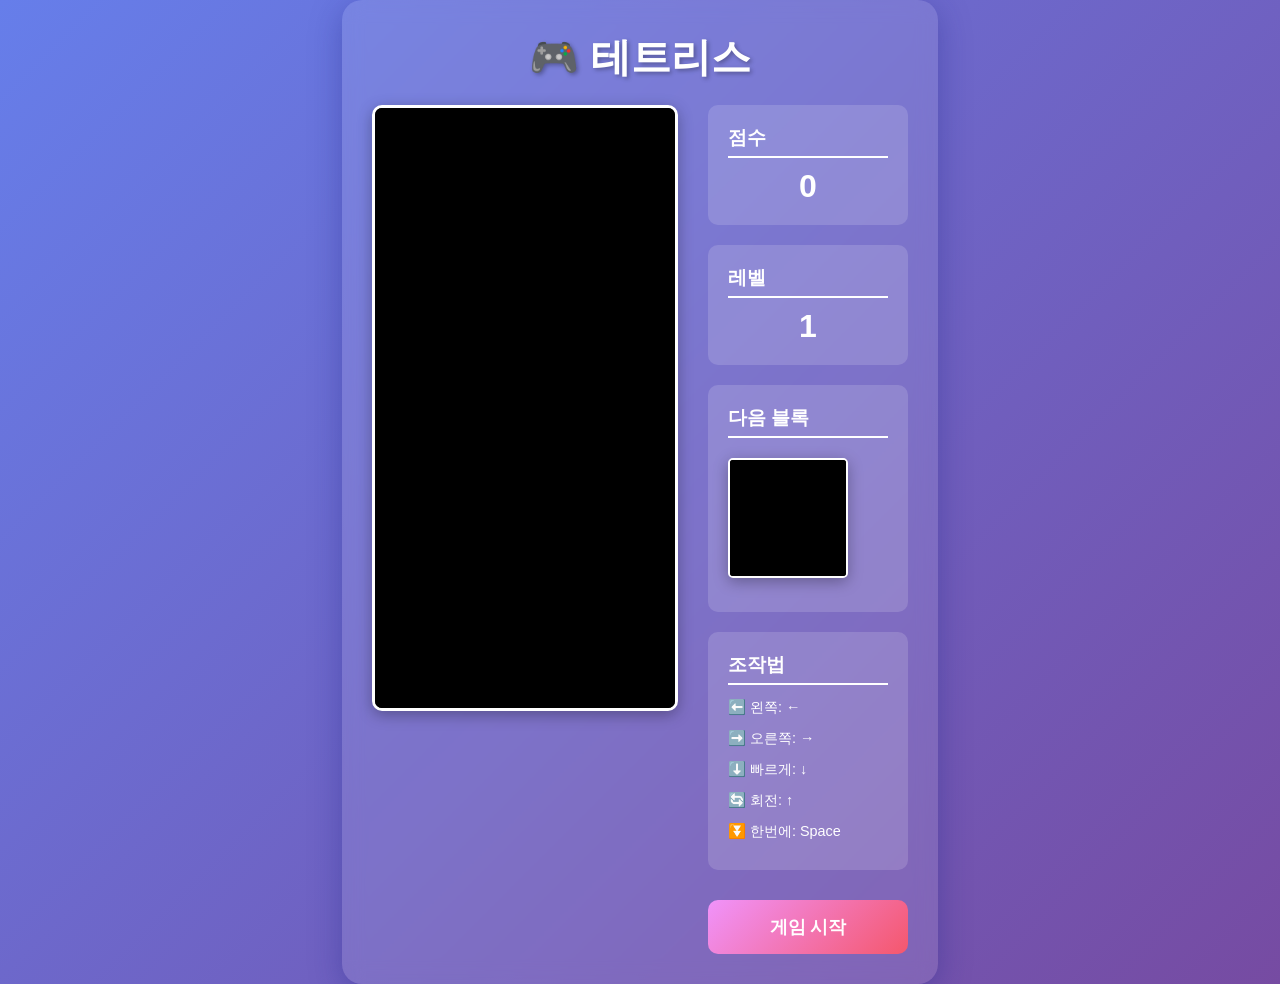
==== tetris.html @ 73ce6b5d "Add fully functional Tetris game with modern UI Implemented a complete Tetris game with the followin" ====
<!DOCTYPE html>
<html lang="ko">
<head>
    <meta charset="UTF-8">
    <meta name="viewport" content="width=device-width, initial-scale=1.0">
    <title>테트리스 게임</title>
    <style>
        * {
            margin: 0;
            padding: 0;
            box-sizing: border-box;
        }

        body {
            font-family: 'Arial', sans-serif;
            background: linear-gradient(135deg, #667eea 0%, #764ba2 100%);
            display: flex;
            justify-content: center;
            align-items: center;
            min-height: 100vh;
            color: white;
        }

        .game-container {
            background: rgba(255, 255, 255, 0.1);
            backdrop-filter: blur(10px);
            border-radius: 20px;
            padding: 30px;
            box-shadow: 0 8px 32px 0 rgba(31, 38, 135, 0.37);
        }

        h1 {
            text-align: center;
            margin-bottom: 20px;
            font-size: 2.5em;
            text-shadow: 2px 2px 4px rgba(0, 0, 0, 0.3);
        }

        .game-wrapper {
            display: flex;
            gap: 30px;
            align-items: flex-start;
        }

        canvas {
            border: 3px solid white;
            border-radius: 10px;
            box-shadow: 0 4px 15px rgba(0, 0, 0, 0.3);
            background: #000;
        }

        .side-panel {
            display: flex;
            flex-direction: column;
            gap: 20px;
        }

        .info-box {
            background: rgba(255, 255, 255, 0.15);
            border-radius: 10px;
            padding: 20px;
            min-width: 200px;
        }

        .info-box h2 {
            font-size: 1.2em;
            margin-bottom: 10px;
            border-bottom: 2px solid white;
            padding-bottom: 5px;
        }

        .score-display {
            font-size: 2em;
            font-weight: bold;
            text-align: center;
            margin-top: 10px;
        }

        .next-piece {
            width: 120px;
            height: 120px;
            background: #000;
            border: 2px solid white;
            border-radius: 5px;
            margin: 10px auto;
        }

        .controls {
            font-size: 0.9em;
            line-height: 1.8;
        }

        .controls p {
            margin: 5px 0;
        }

        button {
            width: 100%;
            padding: 15px;
            font-size: 1.1em;
            font-weight: bold;
            border: none;
            border-radius: 10px;
            background: linear-gradient(135deg, #f093fb 0%, #f5576c 100%);
            color: white;
            cursor: pointer;
            transition: transform 0.2s, box-shadow 0.2s;
            margin-top: 10px;
        }

        button:hover {
            transform: translateY(-2px);
            box-shadow: 0 5px 15px rgba(0, 0, 0, 0.3);
        }

        button:active {
            transform: translateY(0);
        }

        .game-over {
            position: fixed;
            top: 50%;
            left: 50%;
            transform: translate(-50%, -50%);
            background: rgba(0, 0, 0, 0.9);
            padding: 40px;
            border-radius: 20px;
            text-align: center;
            display: none;
            z-index: 1000;
        }

        .game-over.show {
            display: block;
        }

        .game-over h2 {
            font-size: 3em;
            margin-bottom: 20px;
            color: #f5576c;
        }

        .game-over p {
            font-size: 1.5em;
            margin-bottom: 30px;
        }
    </style>
</head>
<body>
    <div class="game-container">
        <h1>🎮 테트리스</h1>
        <div class="game-wrapper">
            <canvas id="tetris" width="300" height="600"></canvas>
            <div class="side-panel">
                <div class="info-box">
                    <h2>점수</h2>
                    <div class="score-display" id="score">0</div>
                </div>
                <div class="info-box">
                    <h2>레벨</h2>
                    <div class="score-display" id="level">1</div>
                </div>
                <div class="info-box">
                    <h2>다음 블록</h2>
                    <canvas class="next-piece" id="nextPiece" width="120" height="120"></canvas>
                </div>
                <div class="info-box">
                    <h2>조작법</h2>
                    <div class="controls">
                        <p>⬅️ 왼쪽: ←</p>
                        <p>➡️ 오른쪽: →</p>
                        <p>⬇️ 빠르게: ↓</p>
                        <p>🔄 회전: ↑</p>
                        <p>⏬ 한번에: Space</p>
                    </div>
                </div>
                <button id="startBtn">게임 시작</button>
            </div>
        </div>
    </div>

    <div class="game-over" id="gameOver">
        <h2>게임 오버!</h2>
        <p>최종 점수: <span id="finalScore">0</span></p>
        <button onclick="location.reload()">다시 시작</button>
    </div>

    <script>
        const canvas = document.getElementById('tetris');
        const ctx = canvas.getContext('2d');
        const nextCanvas = document.getElementById('nextPiece');
        const nextCtx = nextCanvas.getContext('2d');
        const scoreElement = document.getElementById('score');
        const levelElement = document.getElementById('level');
        const gameOverElement = document.getElementById('gameOver');
        const finalScoreElement = document.getElementById('finalScore');
        const startBtn = document.getElementById('startBtn');

        const COLS = 10;
        const ROWS = 20;
        const BLOCK_SIZE = 30;

        // 테트로미노 모양 정의
        const SHAPES = {
            I: [[1, 1, 1, 1]],
            O: [[1, 1], [1, 1]],
            T: [[0, 1, 0], [1, 1, 1]],
            S: [[0, 1, 1], [1, 1, 0]],
            Z: [[1, 1, 0], [0, 1, 1]],
            J: [[1, 0, 0], [1, 1, 1]],
            L: [[0, 0, 1], [1, 1, 1]]
        };

        const COLORS = {
            I: '#00f0f0',
            O: '#f0f000',
            T: '#a000f0',
            S: '#00f000',
            Z: '#f00000',
            J: '#0000f0',
            L: '#f0a000'
        };

        let board = [];
        let currentPiece = null;
        let nextPiece = null;
        let score = 0;
        let level = 1;
        let gameInterval = null;
        let gameRunning = false;

        // 보드 초기화
        function initBoard() {
            board = Array.from({ length: ROWS }, () => Array(COLS).fill(0));
        }

        // 새로운 피스 생성
        function createPiece() {
            const shapes = Object.keys(SHAPES);
            const shape = shapes[Math.floor(Math.random() * shapes.length)];
            return {
                shape: shape,
                matrix: SHAPES[shape],
                x: Math.floor(COLS / 2) - Math.floor(SHAPES[shape][0].length / 2),
                y: 0,
                color: COLORS[shape]
            };
        }

        // 피스 그리기
        function drawPiece(piece, context, offsetX = 0, offsetY = 0, blockSize = BLOCK_SIZE) {
            context.fillStyle = piece.color;
            piece.matrix.forEach((row, y) => {
                row.forEach((value, x) => {
                    if (value) {
                        context.fillStyle = piece.color;
                        context.fillRect(
                            (piece.x + x) * blockSize + offsetX,
                            (piece.y + y) * blockSize + offsetY,
                            blockSize - 1,
                            blockSize - 1
                        );
                        // 3D 효과
                        context.strokeStyle = 'rgba(255, 255, 255, 0.3)';
                        context.strokeRect(
                            (piece.x + x) * blockSize + offsetX,
                            (piece.y + y) * blockSize + offsetY,
                            blockSize - 1,
                            blockSize - 1
                        );
                    }
                });
            });
        }

        // 보드 그리기
        function drawBoard() {
            ctx.fillStyle = '#000';
            ctx.fillRect(0, 0, canvas.width, canvas.height);

            board.forEach((row, y) => {
                row.forEach((value, x) => {
                    if (value) {
                        ctx.fillStyle = value;
                        ctx.fillRect(x * BLOCK_SIZE, y * BLOCK_SIZE, BLOCK_SIZE - 1, BLOCK_SIZE - 1);
                        ctx.strokeStyle = 'rgba(255, 255, 255, 0.3)';
                        ctx.strokeRect(x * BLOCK_SIZE, y * BLOCK_SIZE, BLOCK_SIZE - 1, BLOCK_SIZE - 1);
                    }
                });
            });
        }

        // 다음 피스 그리기
        function drawNextPiece() {
            nextCtx.fillStyle = '#000';
            nextCtx.fillRect(0, 0, nextCanvas.width, nextCanvas.height);

            if (nextPiece) {
                const tempPiece = { ...nextPiece, x: 0, y: 0 };
                const offsetX = (nextCanvas.width - nextPiece.matrix[0].length * 25) / 2;
                const offsetY = (nextCanvas.height - nextPiece.matrix.length * 25) / 2;

                nextCtx.fillStyle = nextPiece.color;
                nextPiece.matrix.forEach((row, y) => {
                    row.forEach((value, x) => {
                        if (value) {
                            nextCtx.fillStyle = nextPiece.color;
                            nextCtx.fillRect(x * 25 + offsetX, y * 25 + offsetY, 24, 24);
                            nextCtx.strokeStyle = 'rgba(255, 255, 255, 0.3)';
                            nextCtx.strokeRect(x * 25 + offsetX, y * 25 + offsetY, 24, 24);
                        }
                    });
                });
            }
        }

        // 충돌 감지
        function collision(piece, offsetX = 0, offsetY = 0) {
            for (let y = 0; y < piece.matrix.length; y++) {
                for (let x = 0; x < piece.matrix[y].length; x++) {
                    if (piece.matrix[y][x]) {
                        const newX = piece.x + x + offsetX;
                        const newY = piece.y + y + offsetY;

                        if (newX < 0 || newX >= COLS || newY >= ROWS) {
                            return true;
                        }
                        if (newY >= 0 && board[newY][newX]) {
                            return true;
                        }
                    }
                }
            }
            return false;
        }

        // 피스 고정
        function mergePiece() {
            currentPiece.matrix.forEach((row, y) => {
                row.forEach((value, x) => {
                    if (value) {
                        const boardY = currentPiece.y + y;
                        const boardX = currentPiece.x + x;
                        if (boardY >= 0) {
                            board[boardY][boardX] = currentPiece.color;
                        }
                    }
                });
            });
        }

        // 라인 제거
        function clearLines() {
            let linesCleared = 0;

            for (let y = ROWS - 1; y >= 0; y--) {
                if (board[y].every(cell => cell !== 0)) {
                    board.splice(y, 1);
                    board.unshift(Array(COLS).fill(0));
                    linesCleared++;
                    y++;
                }
            }

            if (linesCleared > 0) {
                score += linesCleared * 100 * level;
                level = Math.floor(score / 1000) + 1;
                scoreElement.textContent = score;
                levelElement.textContent = level;

                // 레벨에 따라 속도 증가
                if (gameInterval) {
                    clearInterval(gameInterval);
                    gameInterval = setInterval(gameLoop, Math.max(100, 1000 - level * 100));
                }
            }
        }

        // 피스 회전
        function rotate() {
            const rotated = currentPiece.matrix[0].map((_, i) =>
                currentPiece.matrix.map(row => row[i]).reverse()
            );

            const previousMatrix = currentPiece.matrix;
            currentPiece.matrix = rotated;

            if (collision(currentPiece)) {
                currentPiece.matrix = previousMatrix;
            }
        }

        // 피스 이동
        function move(dir) {
            currentPiece.x += dir;
            if (collision(currentPiece)) {
                currentPiece.x -= dir;
            }
        }

        // 피스 하강
        function drop() {
            currentPiece.y++;
            if (collision(currentPiece)) {
                currentPiece.y--;
                mergePiece();
                clearLines();

                currentPiece = nextPiece;
                nextPiece = createPiece();
                drawNextPiece();

                if (collision(currentPiece)) {
                    gameOver();
                }
            }
        }

        // 한번에 떨어뜨리기
        function hardDrop() {
            while (!collision(currentPiece, 0, 1)) {
                currentPiece.y++;
            }
            drop();
        }

        // 게임 루프
        function gameLoop() {
            drop();
            draw();
        }

        // 화면 그리기
        function draw() {
            drawBoard();
            if (currentPiece) {
                drawPiece(currentPiece, ctx);
            }
        }

        // 게임 시작
        function startGame() {
            if (gameRunning) return;

            initBoard();
            score = 0;
            level = 1;
            scoreElement.textContent = score;
            levelElement.textContent = level;

            currentPiece = createPiece();
            nextPiece = createPiece();
            drawNextPiece();

            gameRunning = true;
            startBtn.textContent = '게임 진행중...';
            startBtn.disabled = true;

            if (gameInterval) clearInterval(gameInterval);
            gameInterval = setInterval(gameLoop, 1000);

            draw();
        }

        // 게임 오버
        function gameOver() {
            gameRunning = false;
            clearInterval(gameInterval);
            finalScoreElement.textContent = score;
            gameOverElement.classList.add('show');
            startBtn.textContent = '게임 시작';
            startBtn.disabled = false;
        }

        // 키보드 이벤트
        document.addEventListener('keydown', (e) => {
            if (!gameRunning) return;

            switch(e.key) {
                case 'ArrowLeft':
                    move(-1);
                    break;
                case 'ArrowRight':
                    move(1);
                    break;
                case 'ArrowDown':
                    drop();
                    break;
                case 'ArrowUp':
                    rotate();
                    break;
                case ' ':
                    hardDrop();
                    break;
            }
            draw();
            e.preventDefault();
        });

        startBtn.addEventListener('click', startGame);

        // 초기 화면 그리기
        drawBoard();
        drawNextPiece();
    </script>
</body>
</html>
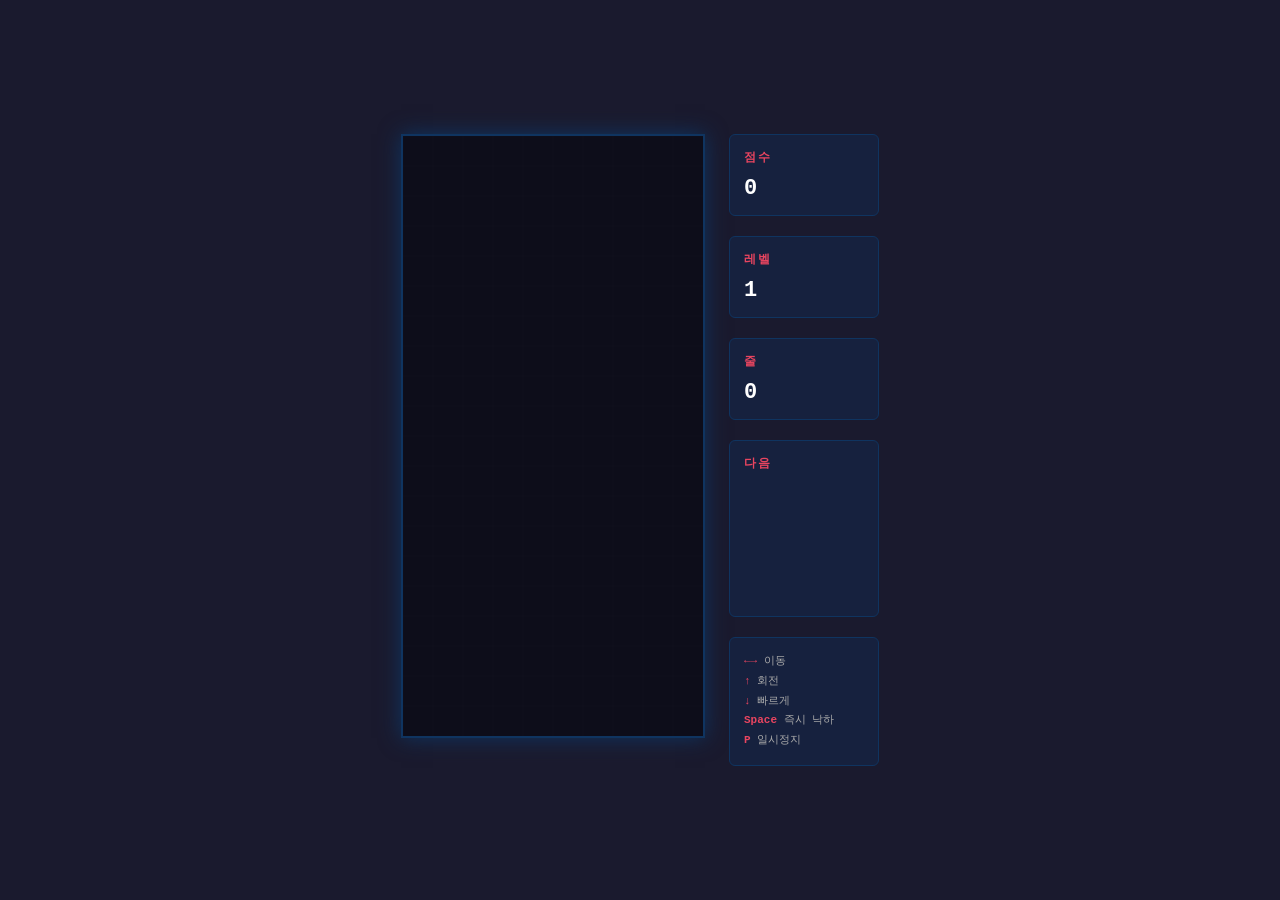
==== commit f9a6e9d5: "Add Tetris game in HTML/JavaScript - Full Tetris gameplay: all 7 tetrominoes with correct colors - G" ====
--- a/tetris.html
+++ b/tetris.html
@@ -1,507 +1,407 @@
 <!DOCTYPE html>
 <html lang="ko">
 <head>
-    <meta charset="UTF-8">
-    <meta name="viewport" content="width=device-width, initial-scale=1.0">
-    <title>테트리스 게임</title>
-    <style>
-        * {
-            margin: 0;
-            padding: 0;
-            box-sizing: border-box;
-        }
-
-        body {
-            font-family: 'Arial', sans-serif;
-            background: linear-gradient(135deg, #667eea 0%, #764ba2 100%);
-            display: flex;
-            justify-content: center;
-            align-items: center;
-            min-height: 100vh;
-            color: white;
-        }
-
-        .game-container {
-            background: rgba(255, 255, 255, 0.1);
-            backdrop-filter: blur(10px);
-            border-radius: 20px;
-            padding: 30px;
-            box-shadow: 0 8px 32px 0 rgba(31, 38, 135, 0.37);
-        }
-
-        h1 {
-            text-align: center;
-            margin-bottom: 20px;
-            font-size: 2.5em;
-            text-shadow: 2px 2px 4px rgba(0, 0, 0, 0.3);
-        }
-
-        .game-wrapper {
-            display: flex;
-            gap: 30px;
-            align-items: flex-start;
-        }
-
-        canvas {
-            border: 3px solid white;
-            border-radius: 10px;
-            box-shadow: 0 4px 15px rgba(0, 0, 0, 0.3);
-            background: #000;
-        }
-
-        .side-panel {
-            display: flex;
-            flex-direction: column;
-            gap: 20px;
-        }
-
-        .info-box {
-            background: rgba(255, 255, 255, 0.15);
-            border-radius: 10px;
-            padding: 20px;
-            min-width: 200px;
-        }
-
-        .info-box h2 {
-            font-size: 1.2em;
-            margin-bottom: 10px;
-            border-bottom: 2px solid white;
-            padding-bottom: 5px;
-        }
-
-        .score-display {
-            font-size: 2em;
-            font-weight: bold;
-            text-align: center;
-            margin-top: 10px;
-        }
-
-        .next-piece {
-            width: 120px;
-            height: 120px;
-            background: #000;
-            border: 2px solid white;
-            border-radius: 5px;
-            margin: 10px auto;
-        }
-
-        .controls {
-            font-size: 0.9em;
-            line-height: 1.8;
-        }
-
-        .controls p {
-            margin: 5px 0;
-        }
-
-        button {
-            width: 100%;
-            padding: 15px;
-            font-size: 1.1em;
-            font-weight: bold;
-            border: none;
-            border-radius: 10px;
-            background: linear-gradient(135deg, #f093fb 0%, #f5576c 100%);
-            color: white;
-            cursor: pointer;
-            transition: transform 0.2s, box-shadow 0.2s;
-            margin-top: 10px;
-        }
-
-        button:hover {
-            transform: translateY(-2px);
-            box-shadow: 0 5px 15px rgba(0, 0, 0, 0.3);
-        }
-
-        button:active {
-            transform: translateY(0);
-        }
-
-        .game-over {
-            position: fixed;
-            top: 50%;
-            left: 50%;
-            transform: translate(-50%, -50%);
-            background: rgba(0, 0, 0, 0.9);
-            padding: 40px;
-            border-radius: 20px;
-            text-align: center;
-            display: none;
-            z-index: 1000;
-        }
-
-        .game-over.show {
-            display: block;
-        }
-
-        .game-over h2 {
-            font-size: 3em;
-            margin-bottom: 20px;
-            color: #f5576c;
-        }
-
-        .game-over p {
-            font-size: 1.5em;
-            margin-bottom: 30px;
-        }
-    </style>
+  <meta charset="UTF-8">
+  <title>테트리스</title>
+  <style>
+    * { margin: 0; padding: 0; box-sizing: border-box; }
+    body {
+      background: #1a1a2e;
+      display: flex;
+      justify-content: center;
+      align-items: center;
+      height: 100vh;
+      font-family: 'Courier New', monospace;
+      color: #eee;
+    }
+    #game-container {
+      display: flex;
+      gap: 24px;
+      align-items: flex-start;
+    }
+    canvas {
+      border: 2px solid #0f3460;
+      box-shadow: 0 0 20px #0f3460;
+      background: #0d0d1a;
+    }
+    #side-panel {
+      display: flex;
+      flex-direction: column;
+      gap: 20px;
+      min-width: 140px;
+    }
+    .panel-box {
+      background: #16213e;
+      border: 1px solid #0f3460;
+      border-radius: 6px;
+      padding: 14px;
+    }
+    .panel-box h3 {
+      font-size: 12px;
+      color: #e94560;
+      letter-spacing: 2px;
+      margin-bottom: 10px;
+      text-transform: uppercase;
+    }
+    .panel-box p {
+      font-size: 22px;
+      font-weight: bold;
+      color: #fff;
+    }
+    #next-canvas {
+      display: block;
+      margin: 0 auto;
+      background: transparent;
+      border: none;
+      box-shadow: none;
+    }
+    #controls {
+      font-size: 11px;
+      line-height: 1.8;
+      color: #aaa;
+    }
+    #controls span {
+      color: #e94560;
+      font-weight: bold;
+    }
+    #message {
+      position: absolute;
+      background: rgba(0,0,0,0.85);
+      color: #fff;
+      padding: 30px 50px;
+      text-align: center;
+      border: 2px solid #e94560;
+      border-radius: 8px;
+      display: none;
+    }
+    #message h2 { font-size: 28px; margin-bottom: 12px; color: #e94560; }
+    #message p { font-size: 14px; color: #ccc; }
+  </style>
 </head>
 <body>
-    <div class="game-container">
-        <h1>🎮 테트리스</h1>
-        <div class="game-wrapper">
-            <canvas id="tetris" width="300" height="600"></canvas>
-            <div class="side-panel">
-                <div class="info-box">
-                    <h2>점수</h2>
-                    <div class="score-display" id="score">0</div>
-                </div>
-                <div class="info-box">
-                    <h2>레벨</h2>
-                    <div class="score-display" id="level">1</div>
-                </div>
-                <div class="info-box">
-                    <h2>다음 블록</h2>
-                    <canvas class="next-piece" id="nextPiece" width="120" height="120"></canvas>
-                </div>
-                <div class="info-box">
-                    <h2>조작법</h2>
-                    <div class="controls">
-                        <p>⬅️ 왼쪽: ←</p>
-                        <p>➡️ 오른쪽: →</p>
-                        <p>⬇️ 빠르게: ↓</p>
-                        <p>🔄 회전: ↑</p>
-                        <p>⏬ 한번에: Space</p>
-                    </div>
-                </div>
-                <button id="startBtn">게임 시작</button>
-            </div>
-        </div>
+
+<div id="game-container">
+  <canvas id="board" width="300" height="600"></canvas>
+  <div id="side-panel">
+    <div class="panel-box">
+      <h3>점수</h3>
+      <p id="score">0</p>
     </div>
-
-    <div class="game-over" id="gameOver">
-        <h2>게임 오버!</h2>
-        <p>최종 점수: <span id="finalScore">0</span></p>
-        <button onclick="location.reload()">다시 시작</button>
+    <div class="panel-box">
+      <h3>레벨</h3>
+      <p id="level">1</p>
     </div>
-
-    <script>
-        const canvas = document.getElementById('tetris');
-        const ctx = canvas.getContext('2d');
-        const nextCanvas = document.getElementById('nextPiece');
-        const nextCtx = nextCanvas.getContext('2d');
-        const scoreElement = document.getElementById('score');
-        const levelElement = document.getElementById('level');
-        const gameOverElement = document.getElementById('gameOver');
-        const finalScoreElement = document.getElementById('finalScore');
-        const startBtn = document.getElementById('startBtn');
-
-        const COLS = 10;
-        const ROWS = 20;
-        const BLOCK_SIZE = 30;
-
-        // 테트로미노 모양 정의
-        const SHAPES = {
-            I: [[1, 1, 1, 1]],
-            O: [[1, 1], [1, 1]],
-            T: [[0, 1, 0], [1, 1, 1]],
-            S: [[0, 1, 1], [1, 1, 0]],
-            Z: [[1, 1, 0], [0, 1, 1]],
-            J: [[1, 0, 0], [1, 1, 1]],
-            L: [[0, 0, 1], [1, 1, 1]]
-        };
-
-        const COLORS = {
-            I: '#00f0f0',
-            O: '#f0f000',
-            T: '#a000f0',
-            S: '#00f000',
-            Z: '#f00000',
-            J: '#0000f0',
-            L: '#f0a000'
-        };
-
-        let board = [];
-        let currentPiece = null;
-        let nextPiece = null;
-        let score = 0;
-        let level = 1;
-        let gameInterval = null;
-        let gameRunning = false;
-
-        // 보드 초기화
-        function initBoard() {
-            board = Array.from({ length: ROWS }, () => Array(COLS).fill(0));
-        }
-
-        // 새로운 피스 생성
-        function createPiece() {
-            const shapes = Object.keys(SHAPES);
-            const shape = shapes[Math.floor(Math.random() * shapes.length)];
-            return {
-                shape: shape,
-                matrix: SHAPES[shape],
-                x: Math.floor(COLS / 2) - Math.floor(SHAPES[shape][0].length / 2),
-                y: 0,
-                color: COLORS[shape]
-            };
-        }
-
-        // 피스 그리기
-        function drawPiece(piece, context, offsetX = 0, offsetY = 0, blockSize = BLOCK_SIZE) {
-            context.fillStyle = piece.color;
-            piece.matrix.forEach((row, y) => {
-                row.forEach((value, x) => {
-                    if (value) {
-                        context.fillStyle = piece.color;
-                        context.fillRect(
-                            (piece.x + x) * blockSize + offsetX,
-                            (piece.y + y) * blockSize + offsetY,
-                            blockSize - 1,
-                            blockSize - 1
-                        );
-                        // 3D 효과
-                        context.strokeStyle = 'rgba(255, 255, 255, 0.3)';
-                        context.strokeRect(
-                            (piece.x + x) * blockSize + offsetX,
-                            (piece.y + y) * blockSize + offsetY,
-                            blockSize - 1,
-                            blockSize - 1
-                        );
-                    }
-                });
-            });
-        }
-
-        // 보드 그리기
-        function drawBoard() {
-            ctx.fillStyle = '#000';
-            ctx.fillRect(0, 0, canvas.width, canvas.height);
-
-            board.forEach((row, y) => {
-                row.forEach((value, x) => {
-                    if (value) {
-                        ctx.fillStyle = value;
-                        ctx.fillRect(x * BLOCK_SIZE, y * BLOCK_SIZE, BLOCK_SIZE - 1, BLOCK_SIZE - 1);
-                        ctx.strokeStyle = 'rgba(255, 255, 255, 0.3)';
-                        ctx.strokeRect(x * BLOCK_SIZE, y * BLOCK_SIZE, BLOCK_SIZE - 1, BLOCK_SIZE - 1);
-                    }
-                });
-            });
-        }
-
-        // 다음 피스 그리기
-        function drawNextPiece() {
-            nextCtx.fillStyle = '#000';
-            nextCtx.fillRect(0, 0, nextCanvas.width, nextCanvas.height);
-
-            if (nextPiece) {
-                const tempPiece = { ...nextPiece, x: 0, y: 0 };
-                const offsetX = (nextCanvas.width - nextPiece.matrix[0].length * 25) / 2;
-                const offsetY = (nextCanvas.height - nextPiece.matrix.length * 25) / 2;
-
-                nextCtx.fillStyle = nextPiece.color;
-                nextPiece.matrix.forEach((row, y) => {
-                    row.forEach((value, x) => {
-                        if (value) {
-                            nextCtx.fillStyle = nextPiece.color;
-                            nextCtx.fillRect(x * 25 + offsetX, y * 25 + offsetY, 24, 24);
-                            nextCtx.strokeStyle = 'rgba(255, 255, 255, 0.3)';
-                            nextCtx.strokeRect(x * 25 + offsetX, y * 25 + offsetY, 24, 24);
-                        }
-                    });
-                });
-            }
-        }
-
-        // 충돌 감지
-        function collision(piece, offsetX = 0, offsetY = 0) {
-            for (let y = 0; y < piece.matrix.length; y++) {
-                for (let x = 0; x < piece.matrix[y].length; x++) {
-                    if (piece.matrix[y][x]) {
-                        const newX = piece.x + x + offsetX;
-                        const newY = piece.y + y + offsetY;
-
-                        if (newX < 0 || newX >= COLS || newY >= ROWS) {
-                            return true;
-                        }
-                        if (newY >= 0 && board[newY][newX]) {
-                            return true;
-                        }
-                    }
-                }
-            }
-            return false;
-        }
-
-        // 피스 고정
-        function mergePiece() {
-            currentPiece.matrix.forEach((row, y) => {
-                row.forEach((value, x) => {
-                    if (value) {
-                        const boardY = currentPiece.y + y;
-                        const boardX = currentPiece.x + x;
-                        if (boardY >= 0) {
-                            board[boardY][boardX] = currentPiece.color;
-                        }
-                    }
-                });
-            });
-        }
-
-        // 라인 제거
-        function clearLines() {
-            let linesCleared = 0;
-
-            for (let y = ROWS - 1; y >= 0; y--) {
-                if (board[y].every(cell => cell !== 0)) {
-                    board.splice(y, 1);
-                    board.unshift(Array(COLS).fill(0));
-                    linesCleared++;
-                    y++;
-                }
-            }
-
-            if (linesCleared > 0) {
-                score += linesCleared * 100 * level;
-                level = Math.floor(score / 1000) + 1;
-                scoreElement.textContent = score;
-                levelElement.textContent = level;
-
-                // 레벨에 따라 속도 증가
-                if (gameInterval) {
-                    clearInterval(gameInterval);
-                    gameInterval = setInterval(gameLoop, Math.max(100, 1000 - level * 100));
-                }
-            }
-        }
-
-        // 피스 회전
-        function rotate() {
-            const rotated = currentPiece.matrix[0].map((_, i) =>
-                currentPiece.matrix.map(row => row[i]).reverse()
-            );
-
-            const previousMatrix = currentPiece.matrix;
-            currentPiece.matrix = rotated;
-
-            if (collision(currentPiece)) {
-                currentPiece.matrix = previousMatrix;
-            }
-        }
-
-        // 피스 이동
-        function move(dir) {
-            currentPiece.x += dir;
-            if (collision(currentPiece)) {
-                currentPiece.x -= dir;
-            }
-        }
-
-        // 피스 하강
-        function drop() {
-            currentPiece.y++;
-            if (collision(currentPiece)) {
-                currentPiece.y--;
-                mergePiece();
-                clearLines();
-
-                currentPiece = nextPiece;
-                nextPiece = createPiece();
-                drawNextPiece();
-
-                if (collision(currentPiece)) {
-                    gameOver();
-                }
-            }
-        }
-
-        // 한번에 떨어뜨리기
-        function hardDrop() {
-            while (!collision(currentPiece, 0, 1)) {
-                currentPiece.y++;
-            }
-            drop();
-        }
-
-        // 게임 루프
-        function gameLoop() {
-            drop();
-            draw();
-        }
-
-        // 화면 그리기
-        function draw() {
-            drawBoard();
-            if (currentPiece) {
-                drawPiece(currentPiece, ctx);
-            }
-        }
-
-        // 게임 시작
-        function startGame() {
-            if (gameRunning) return;
-
-            initBoard();
-            score = 0;
-            level = 1;
-            scoreElement.textContent = score;
-            levelElement.textContent = level;
-
-            currentPiece = createPiece();
-            nextPiece = createPiece();
-            drawNextPiece();
-
-            gameRunning = true;
-            startBtn.textContent = '게임 진행중...';
-            startBtn.disabled = true;
-
-            if (gameInterval) clearInterval(gameInterval);
-            gameInterval = setInterval(gameLoop, 1000);
-
-            draw();
-        }
-
-        // 게임 오버
-        function gameOver() {
-            gameRunning = false;
-            clearInterval(gameInterval);
-            finalScoreElement.textContent = score;
-            gameOverElement.classList.add('show');
-            startBtn.textContent = '게임 시작';
-            startBtn.disabled = false;
-        }
-
-        // 키보드 이벤트
-        document.addEventListener('keydown', (e) => {
-            if (!gameRunning) return;
-
-            switch(e.key) {
-                case 'ArrowLeft':
-                    move(-1);
-                    break;
-                case 'ArrowRight':
-                    move(1);
-                    break;
-                case 'ArrowDown':
-                    drop();
-                    break;
-                case 'ArrowUp':
-                    rotate();
-                    break;
-                case ' ':
-                    hardDrop();
-                    break;
-            }
-            draw();
-            e.preventDefault();
-        });
-
-        startBtn.addEventListener('click', startGame);
-
-        // 초기 화면 그리기
-        drawBoard();
-        drawNextPiece();
-    </script>
+    <div class="panel-box">
+      <h3>줄</h3>
+      <p id="lines">0</p>
+    </div>
+    <div class="panel-box">
+      <h3>다음</h3>
+      <canvas id="next-canvas" width="120" height="120"></canvas>
+    </div>
+    <div class="panel-box" id="controls">
+      <span>←→</span> 이동<br>
+      <span>↑</span> 회전<br>
+      <span>↓</span> 빠르게<br>
+      <span>Space</span> 즉시 낙하<br>
+      <span>P</span> 일시정지
+    </div>
+  </div>
+</div>
+
+<div id="message">
+  <h2 id="msg-title">게임 오버</h2>
+  <p id="msg-body">Space 키를 눌러 다시 시작</p>
+</div>
+
+<script>
+const COLS = 10, ROWS = 20, BLOCK = 30;
+const canvas = document.getElementById('board');
+const ctx = canvas.getContext('2d');
+const nextCanvas = document.getElementById('next-canvas');
+const nctx = nextCanvas.getContext('2d');
+
+const COLORS = [
+  null,
+  '#00f5ff', // I - 시안
+  '#ffd700', // O - 노랑
+  '#ff6b35', // L - 주황
+  '#4169e1', // J - 파랑
+  '#32cd32', // S - 초록
+  '#ff1493', // Z - 분홍
+  '#9370db', // T - 보라
+];
+
+const PIECES = [
+  null,
+  [[0,0,0,0],[1,1,1,1],[0,0,0,0],[0,0,0,0]], // I
+  [[2,2],[2,2]],                               // O
+  [[0,3,0],[0,3,0],[0,3,3]],                  // L
+  [[0,4,0],[0,4,0],[4,4,0]],                  // J
+  [[0,5,5],[5,5,0],[0,0,0]],                  // S
+  [[6,6,0],[0,6,6],[0,0,0]],                  // Z
+  [[0,7,0],[7,7,7],[0,0,0]],                  // T
+];
+
+let board, score, level, lines, piece, nextPiece, gameOver, paused, animId, dropInterval, lastTime, dropCounter;
+
+function createBoard() {
+  return Array.from({length: ROWS}, () => Array(COLS).fill(0));
+}
+
+function randomPiece() {
+  const id = Math.floor(Math.random() * 7) + 1;
+  const matrix = PIECES[id].map(r => [...r]);
+  const col = Math.floor(COLS / 2) - Math.floor(matrix[0].length / 2);
+  return { matrix, pos: { x: col, y: 0 }, id };
+}
+
+function rotate(matrix) {
+  const N = matrix.length;
+  const M = matrix[0].length;
+  const result = Array.from({length: M}, () => Array(N).fill(0));
+  for (let r = 0; r < N; r++)
+    for (let c = 0; c < M; c++)
+      result[c][N - 1 - r] = matrix[r][c];
+  return result;
+}
+
+function isValid(matrix, pos) {
+  for (let r = 0; r < matrix.length; r++)
+    for (let c = 0; c < matrix[r].length; c++)
+      if (matrix[r][c]) {
+        const x = pos.x + c, y = pos.y + r;
+        if (x < 0 || x >= COLS || y >= ROWS) return false;
+        if (y >= 0 && board[y][x]) return false;
+      }
+  return true;
+}
+
+function merge() {
+  piece.matrix.forEach((row, r) =>
+    row.forEach((val, c) => {
+      if (val) board[piece.pos.y + r][piece.pos.x + c] = val;
+    })
+  );
+}
+
+function clearLines() {
+  let cleared = 0;
+  for (let r = ROWS - 1; r >= 0; r--) {
+    if (board[r].every(v => v !== 0)) {
+      board.splice(r, 1);
+      board.unshift(Array(COLS).fill(0));
+      cleared++;
+      r++;
+    }
+  }
+  if (cleared > 0) {
+    const pts = [0, 100, 300, 500, 800];
+    score += (pts[cleared] || 800) * level;
+    lines += cleared;
+    level = Math.floor(lines / 10) + 1;
+    dropInterval = Math.max(100, 1000 - (level - 1) * 90);
+    updateUI();
+  }
+}
+
+function spawnPiece() {
+  piece = nextPiece || randomPiece();
+  nextPiece = randomPiece();
+  drawNext();
+  if (!isValid(piece.matrix, piece.pos)) {
+    endGame();
+  }
+}
+
+function drop() {
+  const newPos = { x: piece.pos.x, y: piece.pos.y + 1 };
+  if (isValid(piece.matrix, newPos)) {
+    piece.pos = newPos;
+  } else {
+    merge();
+    clearLines();
+    spawnPiece();
+  }
+}
+
+function hardDrop() {
+  while (isValid(piece.matrix, { x: piece.pos.x, y: piece.pos.y + 1 }))
+    piece.pos.y++;
+  merge();
+  clearLines();
+  spawnPiece();
+}
+
+function getGhostY() {
+  let y = piece.pos.y;
+  while (isValid(piece.matrix, { x: piece.pos.x, y: y + 1 })) y++;
+  return y;
+}
+
+function drawBlock(context, x, y, colorId, alpha = 1) {
+  if (!colorId) return;
+  const color = COLORS[colorId];
+  context.globalAlpha = alpha;
+  context.fillStyle = color;
+  context.fillRect(x * BLOCK + 1, y * BLOCK + 1, BLOCK - 2, BLOCK - 2);
+  context.fillStyle = 'rgba(255,255,255,0.15)';
+  context.fillRect(x * BLOCK + 1, y * BLOCK + 1, BLOCK - 2, 4);
+  context.fillRect(x * BLOCK + 1, y * BLOCK + 1, 4, BLOCK - 2);
+  context.fillStyle = 'rgba(0,0,0,0.2)';
+  context.fillRect(x * BLOCK + BLOCK - 5, y * BLOCK + 1, 4, BLOCK - 2);
+  context.globalAlpha = 1;
+}
+
+function drawBoard() {
+  ctx.clearRect(0, 0, canvas.width, canvas.height);
+
+  // grid lines
+  ctx.strokeStyle = 'rgba(255,255,255,0.03)';
+  ctx.lineWidth = 0.5;
+  for (let r = 0; r < ROWS; r++) {
+    ctx.beginPath(); ctx.moveTo(0, r * BLOCK); ctx.lineTo(COLS * BLOCK, r * BLOCK); ctx.stroke();
+  }
+  for (let c = 0; c < COLS; c++) {
+    ctx.beginPath(); ctx.moveTo(c * BLOCK, 0); ctx.lineTo(c * BLOCK, ROWS * BLOCK); ctx.stroke();
+  }
+
+  // board blocks
+  board.forEach((row, r) => row.forEach((val, c) => drawBlock(ctx, c, r, val)));
+
+  // ghost piece
+  const ghostY = getGhostY();
+  piece.matrix.forEach((row, r) =>
+    row.forEach((val, c) => { if (val) drawBlock(ctx, piece.pos.x + c, ghostY + r, val, 0.2); })
+  );
+
+  // current piece
+  piece.matrix.forEach((row, r) =>
+    row.forEach((val, c) => { if (val) drawBlock(ctx, piece.pos.x + c, piece.pos.y + r, val); })
+  );
+}
+
+function drawNext() {
+  nctx.clearRect(0, 0, nextCanvas.width, nextCanvas.height);
+  const m = nextPiece.matrix;
+  const offsetX = Math.floor((4 - m[0].length) / 2);
+  const offsetY = Math.floor((4 - m.length) / 2);
+  const s = 24;
+  m.forEach((row, r) =>
+    row.forEach((val, c) => {
+      if (!val) return;
+      nctx.fillStyle = COLORS[val];
+      nctx.fillRect((offsetX + c) * s + 12, (offsetY + r) * s + 12, s - 2, s - 2);
+      nctx.fillStyle = 'rgba(255,255,255,0.15)';
+      nctx.fillRect((offsetX + c) * s + 12, (offsetY + r) * s + 12, s - 2, 3);
+    })
+  );
+}
+
+function updateUI() {
+  document.getElementById('score').textContent = score.toLocaleString();
+  document.getElementById('level').textContent = level;
+  document.getElementById('lines').textContent = lines;
+}
+
+function gameLoop(time = 0) {
+  const delta = time - lastTime;
+  lastTime = time;
+  dropCounter += delta;
+  if (dropCounter >= dropInterval) {
+    drop();
+    dropCounter = 0;
+  }
+  drawBoard();
+  animId = requestAnimationFrame(gameLoop);
+}
+
+function startGame() {
+  board = createBoard();
+  score = 0; level = 1; lines = 0;
+  dropInterval = 1000; dropCounter = 0; lastTime = 0;
+  gameOver = false; paused = false;
+  updateUI();
+  document.getElementById('message').style.display = 'none';
+  nextPiece = randomPiece();
+  spawnPiece();
+  if (animId) cancelAnimationFrame(animId);
+  animId = requestAnimationFrame(gameLoop);
+}
+
+function endGame() {
+  gameOver = true;
+  cancelAnimationFrame(animId);
+  const msg = document.getElementById('message');
+  document.getElementById('msg-title').textContent = '게임 오버';
+  document.getElementById('msg-body').textContent = `점수: ${score.toLocaleString()} | Space 키로 재시작`;
+  msg.style.display = 'block';
+}
+
+function togglePause() {
+  if (gameOver) return;
+  paused = !paused;
+  const msg = document.getElementById('message');
+  if (paused) {
+    cancelAnimationFrame(animId);
+    document.getElementById('msg-title').textContent = '일시정지';
+    document.getElementById('msg-body').textContent = 'P 키로 계속';
+    msg.style.display = 'block';
+  } else {
+    msg.style.display = 'none';
+    lastTime = 0;
+    animId = requestAnimationFrame(gameLoop);
+  }
+}
+
+document.addEventListener('keydown', e => {
+  if (e.code === 'Space') {
+    if (gameOver || !animId) { startGame(); return; }
+    if (!paused) hardDrop();
+    return;
+  }
+  if (e.code === 'KeyP') { togglePause(); return; }
+  if (gameOver || paused) return;
+
+  switch (e.code) {
+    case 'ArrowLeft': {
+      const p = { x: piece.pos.x - 1, y: piece.pos.y };
+      if (isValid(piece.matrix, p)) piece.pos = p;
+      break;
+    }
+    case 'ArrowRight': {
+      const p = { x: piece.pos.x + 1, y: piece.pos.y };
+      if (isValid(piece.matrix, p)) piece.pos = p;
+      break;
+    }
+    case 'ArrowDown':
+      drop(); dropCounter = 0;
+      break;
+    case 'ArrowUp': {
+      const rotated = rotate(piece.matrix);
+      if (isValid(rotated, piece.pos)) { piece.matrix = rotated; break; }
+      const kicks = [-1, 1, -2, 2];
+      for (const kick of kicks) {
+        const p = { x: piece.pos.x + kick, y: piece.pos.y };
+        if (isValid(rotated, p)) { piece.matrix = rotated; piece.pos = p; break; }
+      }
+      break;
+    }
+  }
+});
+
+// show start screen
+(function showStart() {
+  board = createBoard();
+  drawBoard();
+  const msg = document.getElementById('message');
+  document.getElementById('msg-title').textContent = '테트리스';
+  document.getElementById('msg-body').textContent = 'Space 키를 눌러 시작';
+  msg.style.display = 'block';
+  // draw placeholder next
+  nextPiece = randomPiece();
+  drawNext();
+})();
+</script>
 </body>
 </html>
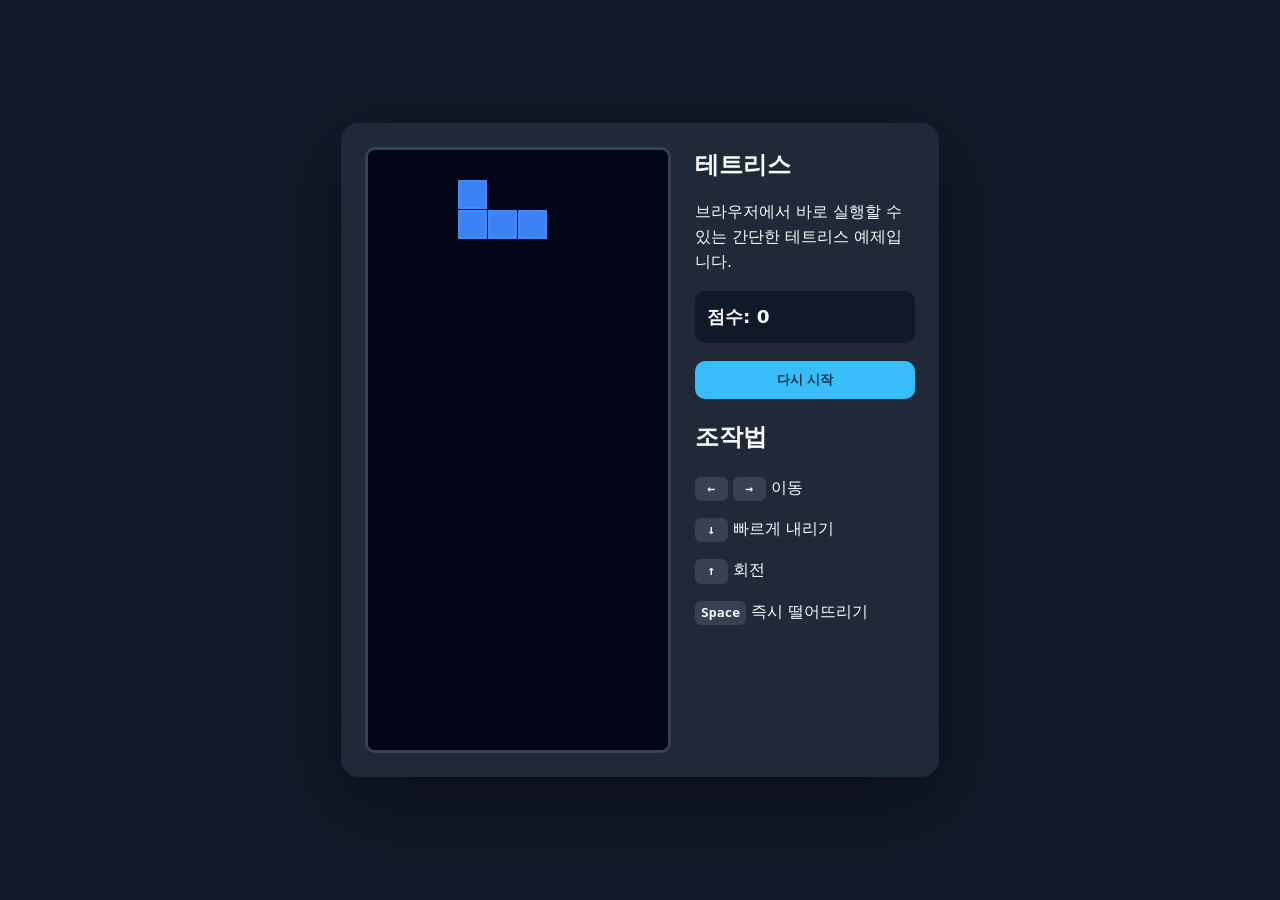
==== commit e184dd3d: "Add Korean comments to Tetris example" ====
--- a/tetris.html
+++ b/tetris.html
@@ -1,407 +1,347 @@
-<!DOCTYPE html>
+<!doctype html>
 <html lang="ko">
 <head>
-  <meta charset="UTF-8">
-  <title>테트리스</title>
+  <meta charset="utf-8" />
+  <meta name="viewport" content="width=device-width, initial-scale=1" />
+  <title>간단한 테트리스 예제</title>
   <style>
-    * { margin: 0; padding: 0; box-sizing: border-box; }
+    :root {
+      color-scheme: dark;
+      font-family: system-ui, -apple-system, BlinkMacSystemFont, "Segoe UI", sans-serif;
+      background: #111827;
+      color: #f9fafb;
+    }
+
     body {
-      background: #1a1a2e;
-      display: flex;
-      justify-content: center;
-      align-items: center;
-      height: 100vh;
-      font-family: 'Courier New', monospace;
-      color: #eee;
-    }
-    #game-container {
+      min-height: 100vh;
+      margin: 0;
+      display: grid;
+      place-items: center;
+    }
+
+    .game {
       display: flex;
       gap: 24px;
       align-items: flex-start;
-    }
+      padding: 24px;
+      background: #1f2937;
+      border-radius: 18px;
+      box-shadow: 0 24px 80px rgba(0, 0, 0, 0.35);
+    }
+
     canvas {
-      border: 2px solid #0f3460;
-      box-shadow: 0 0 20px #0f3460;
-      background: #0d0d1a;
-    }
-    #side-panel {
-      display: flex;
-      flex-direction: column;
-      gap: 20px;
-      min-width: 140px;
-    }
-    .panel-box {
-      background: #16213e;
-      border: 1px solid #0f3460;
+      background: #020617;
+      border: 3px solid #374151;
+      border-radius: 10px;
+    }
+
+    .panel {
+      width: 220px;
+      line-height: 1.55;
+    }
+
+    h1 {
+      margin: 0 0 12px;
+      font-size: 1.5rem;
+    }
+
+    .score {
+      margin: 12px 0 18px;
+      padding: 12px;
+      background: #111827;
+      border-radius: 10px;
+      font-size: 1.15rem;
+      font-weight: 700;
+    }
+
+    button {
+      width: 100%;
+      padding: 10px 12px;
+      border: 0;
+      border-radius: 10px;
+      background: #38bdf8;
+      color: #082f49;
+      font-weight: 800;
+      cursor: pointer;
+    }
+
+    button:hover {
+      background: #7dd3fc;
+    }
+
+    kbd {
+      display: inline-block;
+      min-width: 1.6em;
+      padding: 2px 6px;
       border-radius: 6px;
-      padding: 14px;
-    }
-    .panel-box h3 {
-      font-size: 12px;
-      color: #e94560;
-      letter-spacing: 2px;
-      margin-bottom: 10px;
-      text-transform: uppercase;
-    }
-    .panel-box p {
-      font-size: 22px;
-      font-weight: bold;
-      color: #fff;
-    }
-    #next-canvas {
-      display: block;
-      margin: 0 auto;
-      background: transparent;
-      border: none;
-      box-shadow: none;
-    }
-    #controls {
-      font-size: 11px;
-      line-height: 1.8;
-      color: #aaa;
-    }
-    #controls span {
-      color: #e94560;
-      font-weight: bold;
-    }
-    #message {
-      position: absolute;
-      background: rgba(0,0,0,0.85);
-      color: #fff;
-      padding: 30px 50px;
+      background: #374151;
       text-align: center;
-      border: 2px solid #e94560;
-      border-radius: 8px;
-      display: none;
-    }
-    #message h2 { font-size: 28px; margin-bottom: 12px; color: #e94560; }
-    #message p { font-size: 14px; color: #ccc; }
+      font-weight: 700;
+    }
   </style>
 </head>
 <body>
-
-<div id="game-container">
-  <canvas id="board" width="300" height="600"></canvas>
-  <div id="side-panel">
-    <div class="panel-box">
-      <h3>점수</h3>
-      <p id="score">0</p>
-    </div>
-    <div class="panel-box">
-      <h3>레벨</h3>
-      <p id="level">1</p>
-    </div>
-    <div class="panel-box">
-      <h3>줄</h3>
-      <p id="lines">0</p>
-    </div>
-    <div class="panel-box">
-      <h3>다음</h3>
-      <canvas id="next-canvas" width="120" height="120"></canvas>
-    </div>
-    <div class="panel-box" id="controls">
-      <span>←→</span> 이동<br>
-      <span>↑</span> 회전<br>
-      <span>↓</span> 빠르게<br>
-      <span>Space</span> 즉시 낙하<br>
-      <span>P</span> 일시정지
-    </div>
-  </div>
-</div>
-
-<div id="message">
-  <h2 id="msg-title">게임 오버</h2>
-  <p id="msg-body">Space 키를 눌러 다시 시작</p>
-</div>
-
-<script>
-const COLS = 10, ROWS = 20, BLOCK = 30;
-const canvas = document.getElementById('board');
-const ctx = canvas.getContext('2d');
-const nextCanvas = document.getElementById('next-canvas');
-const nctx = nextCanvas.getContext('2d');
-
-const COLORS = [
-  null,
-  '#00f5ff', // I - 시안
-  '#ffd700', // O - 노랑
-  '#ff6b35', // L - 주황
-  '#4169e1', // J - 파랑
-  '#32cd32', // S - 초록
-  '#ff1493', // Z - 분홍
-  '#9370db', // T - 보라
-];
-
-const PIECES = [
-  null,
-  [[0,0,0,0],[1,1,1,1],[0,0,0,0],[0,0,0,0]], // I
-  [[2,2],[2,2]],                               // O
-  [[0,3,0],[0,3,0],[0,3,3]],                  // L
-  [[0,4,0],[0,4,0],[4,4,0]],                  // J
-  [[0,5,5],[5,5,0],[0,0,0]],                  // S
-  [[6,6,0],[0,6,6],[0,0,0]],                  // Z
-  [[0,7,0],[7,7,7],[0,0,0]],                  // T
-];
-
-let board, score, level, lines, piece, nextPiece, gameOver, paused, animId, dropInterval, lastTime, dropCounter;
-
-function createBoard() {
-  return Array.from({length: ROWS}, () => Array(COLS).fill(0));
-}
-
-function randomPiece() {
-  const id = Math.floor(Math.random() * 7) + 1;
-  const matrix = PIECES[id].map(r => [...r]);
-  const col = Math.floor(COLS / 2) - Math.floor(matrix[0].length / 2);
-  return { matrix, pos: { x: col, y: 0 }, id };
-}
-
-function rotate(matrix) {
-  const N = matrix.length;
-  const M = matrix[0].length;
-  const result = Array.from({length: M}, () => Array(N).fill(0));
-  for (let r = 0; r < N; r++)
-    for (let c = 0; c < M; c++)
-      result[c][N - 1 - r] = matrix[r][c];
-  return result;
-}
-
-function isValid(matrix, pos) {
-  for (let r = 0; r < matrix.length; r++)
-    for (let c = 0; c < matrix[r].length; c++)
-      if (matrix[r][c]) {
-        const x = pos.x + c, y = pos.y + r;
-        if (x < 0 || x >= COLS || y >= ROWS) return false;
-        if (y >= 0 && board[y][x]) return false;
-      }
-  return true;
-}
-
-function merge() {
-  piece.matrix.forEach((row, r) =>
-    row.forEach((val, c) => {
-      if (val) board[piece.pos.y + r][piece.pos.x + c] = val;
-    })
-  );
-}
-
-function clearLines() {
-  let cleared = 0;
-  for (let r = ROWS - 1; r >= 0; r--) {
-    if (board[r].every(v => v !== 0)) {
-      board.splice(r, 1);
-      board.unshift(Array(COLS).fill(0));
-      cleared++;
-      r++;
-    }
-  }
-  if (cleared > 0) {
-    const pts = [0, 100, 300, 500, 800];
-    score += (pts[cleared] || 800) * level;
-    lines += cleared;
-    level = Math.floor(lines / 10) + 1;
-    dropInterval = Math.max(100, 1000 - (level - 1) * 90);
-    updateUI();
-  }
-}
-
-function spawnPiece() {
-  piece = nextPiece || randomPiece();
-  nextPiece = randomPiece();
-  drawNext();
-  if (!isValid(piece.matrix, piece.pos)) {
-    endGame();
-  }
-}
-
-function drop() {
-  const newPos = { x: piece.pos.x, y: piece.pos.y + 1 };
-  if (isValid(piece.matrix, newPos)) {
-    piece.pos = newPos;
-  } else {
-    merge();
-    clearLines();
-    spawnPiece();
-  }
-}
-
-function hardDrop() {
-  while (isValid(piece.matrix, { x: piece.pos.x, y: piece.pos.y + 1 }))
-    piece.pos.y++;
-  merge();
-  clearLines();
-  spawnPiece();
-}
-
-function getGhostY() {
-  let y = piece.pos.y;
-  while (isValid(piece.matrix, { x: piece.pos.x, y: y + 1 })) y++;
-  return y;
-}
-
-function drawBlock(context, x, y, colorId, alpha = 1) {
-  if (!colorId) return;
-  const color = COLORS[colorId];
-  context.globalAlpha = alpha;
-  context.fillStyle = color;
-  context.fillRect(x * BLOCK + 1, y * BLOCK + 1, BLOCK - 2, BLOCK - 2);
-  context.fillStyle = 'rgba(255,255,255,0.15)';
-  context.fillRect(x * BLOCK + 1, y * BLOCK + 1, BLOCK - 2, 4);
-  context.fillRect(x * BLOCK + 1, y * BLOCK + 1, 4, BLOCK - 2);
-  context.fillStyle = 'rgba(0,0,0,0.2)';
-  context.fillRect(x * BLOCK + BLOCK - 5, y * BLOCK + 1, 4, BLOCK - 2);
-  context.globalAlpha = 1;
-}
-
-function drawBoard() {
-  ctx.clearRect(0, 0, canvas.width, canvas.height);
-
-  // grid lines
-  ctx.strokeStyle = 'rgba(255,255,255,0.03)';
-  ctx.lineWidth = 0.5;
-  for (let r = 0; r < ROWS; r++) {
-    ctx.beginPath(); ctx.moveTo(0, r * BLOCK); ctx.lineTo(COLS * BLOCK, r * BLOCK); ctx.stroke();
-  }
-  for (let c = 0; c < COLS; c++) {
-    ctx.beginPath(); ctx.moveTo(c * BLOCK, 0); ctx.lineTo(c * BLOCK, ROWS * BLOCK); ctx.stroke();
-  }
-
-  // board blocks
-  board.forEach((row, r) => row.forEach((val, c) => drawBlock(ctx, c, r, val)));
-
-  // ghost piece
-  const ghostY = getGhostY();
-  piece.matrix.forEach((row, r) =>
-    row.forEach((val, c) => { if (val) drawBlock(ctx, piece.pos.x + c, ghostY + r, val, 0.2); })
-  );
-
-  // current piece
-  piece.matrix.forEach((row, r) =>
-    row.forEach((val, c) => { if (val) drawBlock(ctx, piece.pos.x + c, piece.pos.y + r, val); })
-  );
-}
-
-function drawNext() {
-  nctx.clearRect(0, 0, nextCanvas.width, nextCanvas.height);
-  const m = nextPiece.matrix;
-  const offsetX = Math.floor((4 - m[0].length) / 2);
-  const offsetY = Math.floor((4 - m.length) / 2);
-  const s = 24;
-  m.forEach((row, r) =>
-    row.forEach((val, c) => {
-      if (!val) return;
-      nctx.fillStyle = COLORS[val];
-      nctx.fillRect((offsetX + c) * s + 12, (offsetY + r) * s + 12, s - 2, s - 2);
-      nctx.fillStyle = 'rgba(255,255,255,0.15)';
-      nctx.fillRect((offsetX + c) * s + 12, (offsetY + r) * s + 12, s - 2, 3);
-    })
-  );
-}
-
-function updateUI() {
-  document.getElementById('score').textContent = score.toLocaleString();
-  document.getElementById('level').textContent = level;
-  document.getElementById('lines').textContent = lines;
-}
-
-function gameLoop(time = 0) {
-  const delta = time - lastTime;
-  lastTime = time;
-  dropCounter += delta;
-  if (dropCounter >= dropInterval) {
-    drop();
-    dropCounter = 0;
-  }
-  drawBoard();
-  animId = requestAnimationFrame(gameLoop);
-}
-
-function startGame() {
-  board = createBoard();
-  score = 0; level = 1; lines = 0;
-  dropInterval = 1000; dropCounter = 0; lastTime = 0;
-  gameOver = false; paused = false;
-  updateUI();
-  document.getElementById('message').style.display = 'none';
-  nextPiece = randomPiece();
-  spawnPiece();
-  if (animId) cancelAnimationFrame(animId);
-  animId = requestAnimationFrame(gameLoop);
-}
-
-function endGame() {
-  gameOver = true;
-  cancelAnimationFrame(animId);
-  const msg = document.getElementById('message');
-  document.getElementById('msg-title').textContent = '게임 오버';
-  document.getElementById('msg-body').textContent = `점수: ${score.toLocaleString()} | Space 키로 재시작`;
-  msg.style.display = 'block';
-}
-
-function togglePause() {
-  if (gameOver) return;
-  paused = !paused;
-  const msg = document.getElementById('message');
-  if (paused) {
-    cancelAnimationFrame(animId);
-    document.getElementById('msg-title').textContent = '일시정지';
-    document.getElementById('msg-body').textContent = 'P 키로 계속';
-    msg.style.display = 'block';
-  } else {
-    msg.style.display = 'none';
-    lastTime = 0;
-    animId = requestAnimationFrame(gameLoop);
-  }
-}
-
-document.addEventListener('keydown', e => {
-  if (e.code === 'Space') {
-    if (gameOver || !animId) { startGame(); return; }
-    if (!paused) hardDrop();
-    return;
-  }
-  if (e.code === 'KeyP') { togglePause(); return; }
-  if (gameOver || paused) return;
-
-  switch (e.code) {
-    case 'ArrowLeft': {
-      const p = { x: piece.pos.x - 1, y: piece.pos.y };
-      if (isValid(piece.matrix, p)) piece.pos = p;
-      break;
-    }
-    case 'ArrowRight': {
-      const p = { x: piece.pos.x + 1, y: piece.pos.y };
-      if (isValid(piece.matrix, p)) piece.pos = p;
-      break;
-    }
-    case 'ArrowDown':
-      drop(); dropCounter = 0;
-      break;
-    case 'ArrowUp': {
+  <main class="game">
+    <canvas id="board" width="300" height="600" aria-label="테트리스 게임 보드"></canvas>
+    <section class="panel">
+      <h1>테트리스</h1>
+      <p>브라우저에서 바로 실행할 수 있는 간단한 테트리스 예제입니다.</p>
+      <div class="score">점수: <span id="score">0</span></div>
+      <button id="restart" type="button">다시 시작</button>
+      <h2>조작법</h2>
+      <p><kbd>←</kbd> <kbd>→</kbd> 이동</p>
+      <p><kbd>↓</kbd> 빠르게 내리기</p>
+      <p><kbd>↑</kbd> 회전</p>
+      <p><kbd>Space</kbd> 즉시 떨어뜨리기</p>
+    </section>
+  </main>
+
+  <script>
+    // 게임 보드로 사용할 캔버스와 UI 요소를 가져옵니다.
+    const canvas = document.querySelector('#board');
+    const context = canvas.getContext('2d');
+    const scoreElement = document.querySelector('#score');
+    const restartButton = document.querySelector('#restart');
+
+    // 보드는 10칸 x 20칸이며, 각 칸은 30px 정사각형입니다.
+    const COLS = 10;
+    const ROWS = 20;
+    const BLOCK = 30;
+    // 블록 숫자를 실제 색상으로 바꾸기 위한 팔레트입니다. 0은 빈 칸입니다.
+    const COLORS = [
+      null,
+      '#22d3ee',
+      '#3b82f6',
+      '#f97316',
+      '#eab308',
+      '#22c55e',
+      '#a855f7',
+      '#ef4444',
+    ];
+
+    // 테트리스의 7가지 기본 블록 모양(I, J, L, O, S, T, Z)을 행렬로 표현합니다.
+    const SHAPES = [
+      [[1, 1, 1, 1]],
+      [[2, 0, 0], [2, 2, 2]],
+      [[0, 0, 3], [3, 3, 3]],
+      [[4, 4], [4, 4]],
+      [[0, 5, 5], [5, 5, 0]],
+      [[0, 6, 0], [6, 6, 6]],
+      [[7, 7, 0], [0, 7, 7]],
+    ];
+
+    // 게임 진행 중 계속 바뀌는 상태값입니다.
+    let board;
+    let piece;
+    let score;
+    let dropCounter;
+    let lastTime;
+    let gameOver;
+
+    // 빈 게임판을 만듭니다. 각 값은 비어 있으면 0, 블록이 있으면 색상 번호입니다.
+    function createBoard() {
+      return Array.from({ length: ROWS }, () => Array(COLS).fill(0));
+    }
+
+    // 무작위 블록 하나를 만들고 보드 위쪽 중앙에 배치합니다.
+    function createPiece() {
+      const matrix = SHAPES[Math.floor(Math.random() * SHAPES.length)];
+      return {
+        matrix: matrix.map(row => [...row]),
+        x: Math.floor(COLS / 2) - Math.ceil(matrix[0].length / 2),
+        y: 0,
+      };
+    }
+
+    // 한 칸짜리 블록을 캔버스에 그립니다.
+    function drawCell(x, y, value) {
+      context.fillStyle = COLORS[value];
+      context.fillRect(x * BLOCK, y * BLOCK, BLOCK - 1, BLOCK - 1);
+      context.strokeStyle = 'rgba(255, 255, 255, 0.12)';
+      context.strokeRect(x * BLOCK + 1, y * BLOCK + 1, BLOCK - 3, BLOCK - 3);
+    }
+
+    // 행렬에 들어 있는 블록들을 지정한 위치(offset)에 맞춰 그립니다.
+    function drawMatrix(matrix, offset) {
+      matrix.forEach((row, y) => {
+        row.forEach((value, x) => {
+          if (value) {
+            drawCell(x + offset.x, y + offset.y, value);
+          }
+        });
+      });
+    }
+
+    // 현재 보드와 떨어지는 블록을 모두 다시 그립니다.
+    function draw() {
+      context.fillStyle = '#020617';
+      context.fillRect(0, 0, canvas.width, canvas.height);
+      drawMatrix(board, { x: 0, y: 0 });
+      drawMatrix(piece.matrix, piece);
+
+      if (gameOver) {
+        context.fillStyle = 'rgba(2, 6, 23, 0.78)';
+        context.fillRect(0, 250, canvas.width, 100);
+        context.fillStyle = '#f9fafb';
+        context.font = 'bold 28px system-ui';
+        context.textAlign = 'center';
+        context.fillText('게임 오버', canvas.width / 2, 300);
+        context.font = '16px system-ui';
+        context.fillText('다시 시작 버튼을 눌러주세요', canvas.width / 2, 330);
+      }
+    }
+
+    // 블록이 벽, 바닥, 이미 쌓인 블록과 부딪히는지 확인합니다.
+    function collide(testPiece = piece) {
+      return testPiece.matrix.some((row, y) => row.some((value, x) => {
+        if (!value) return false;
+        const nextY = y + testPiece.y;
+        const nextX = x + testPiece.x;
+        return nextX < 0 || nextX >= COLS || nextY >= ROWS || board[nextY]?.[nextX];
+      }));
+    }
+
+    // 더 내려갈 수 없는 블록을 보드에 고정합니다.
+    function merge() {
+      piece.matrix.forEach((row, y) => {
+        row.forEach((value, x) => {
+          if (value) {
+            board[y + piece.y][x + piece.x] = value;
+          }
+        });
+      });
+    }
+
+    // 꽉 찬 줄을 제거하고 제거한 줄 수에 따라 점수를 올립니다.
+    function clearLines() {
+      let cleared = 0;
+
+      for (let y = ROWS - 1; y >= 0; y -= 1) {
+        if (board[y].every(Boolean)) {
+          board.splice(y, 1);
+          board.unshift(Array(COLS).fill(0));
+          cleared += 1;
+          y += 1;
+        }
+      }
+
+      if (cleared) {
+        score += cleared * cleared * 100;
+        scoreElement.textContent = score;
+      }
+    }
+
+    // 행렬을 시계 방향으로 90도 회전합니다.
+    function rotate(matrix) {
+      return matrix[0].map((_, x) => matrix.map(row => row[x]).reverse());
+    }
+
+    // 블록을 회전하고, 벽에 걸리면 좌우로 조금 밀어서 회전을 시도합니다.
+    function rotatePiece() {
       const rotated = rotate(piece.matrix);
-      if (isValid(rotated, piece.pos)) { piece.matrix = rotated; break; }
-      const kicks = [-1, 1, -2, 2];
-      for (const kick of kicks) {
-        const p = { x: piece.pos.x + kick, y: piece.pos.y };
-        if (isValid(rotated, p)) { piece.matrix = rotated; piece.pos = p; break; }
-      }
-      break;
-    }
-  }
-});
-
-// show start screen
-(function showStart() {
-  board = createBoard();
-  drawBoard();
-  const msg = document.getElementById('message');
-  document.getElementById('msg-title').textContent = '테트리스';
-  document.getElementById('msg-body').textContent = 'Space 키를 눌러 시작';
-  msg.style.display = 'block';
-  // draw placeholder next
-  nextPiece = randomPiece();
-  drawNext();
-})();
-</script>
+      const originalX = piece.x;
+      let shift = 1;
+      piece.matrix = rotated;
+
+      while (collide()) {
+        piece.x += shift;
+        shift = -(shift + (shift > 0 ? 1 : -1));
+        if (Math.abs(shift) > piece.matrix[0].length + 1) {
+          piece.matrix = rotate(rotate(rotate(rotated)));
+          piece.x = originalX;
+          return;
+        }
+      }
+    }
+
+    // 새 블록을 생성합니다. 시작 위치부터 충돌하면 게임 오버입니다.
+    function resetPiece() {
+      piece = createPiece();
+      if (collide()) {
+        gameOver = true;
+      }
+    }
+
+    // 블록을 한 칸 아래로 내리고, 충돌하면 보드에 고정합니다.
+    function drop() {
+      piece.y += 1;
+      if (collide()) {
+        piece.y -= 1;
+        merge();
+        clearLines();
+        resetPiece();
+      }
+      dropCounter = 0;
+    }
+
+    // 스페이스바 입력 시 블록을 가능한 가장 아래까지 즉시 떨어뜨립니다.
+    function hardDrop() {
+      while (!collide()) {
+        piece.y += 1;
+      }
+      piece.y -= 1;
+      merge();
+      clearLines();
+      resetPiece();
+      dropCounter = 0;
+    }
+
+    // direction이 -1이면 왼쪽, 1이면 오른쪽으로 이동합니다.
+    function move(direction) {
+      piece.x += direction;
+      if (collide()) {
+        piece.x -= direction;
+      }
+    }
+
+    // requestAnimationFrame이 호출하는 메인 루프입니다. 시간이 지나면 자동으로 블록을 내립니다.
+    function update(time = 0) {
+      const deltaTime = time - lastTime;
+      lastTime = time;
+
+      if (!gameOver) {
+        dropCounter += deltaTime;
+        if (dropCounter > 800) {
+          drop();
+        }
+      }
+
+      draw();
+      requestAnimationFrame(update);
+    }
+
+    // 점수와 보드를 초기화해서 새 게임을 시작합니다.
+    function startGame() {
+      board = createBoard();
+      piece = createPiece();
+      score = 0;
+      dropCounter = 0;
+      lastTime = 0;
+      gameOver = false;
+      scoreElement.textContent = score;
+      draw();
+    }
+
+    // 키보드 입력으로 블록을 조작합니다.
+    document.addEventListener('keydown', event => {
+      if (gameOver) return;
+
+      if (event.key === 'ArrowLeft') move(-1);
+      if (event.key === 'ArrowRight') move(1);
+      if (event.key === 'ArrowDown') drop();
+      if (event.key === 'ArrowUp') rotatePiece();
+      if (event.code === 'Space') {
+        event.preventDefault();
+        hardDrop();
+      }
+    });
+
+    // 버튼을 누르면 언제든 새 게임을 시작할 수 있습니다.
+    restartButton.addEventListener('click', startGame);
+
+    // 페이지가 열리면 즉시 게임을 시작하고 애니메이션 루프를 실행합니다.
+    startGame();
+    update();
+  </script>
 </body>
 </html>
